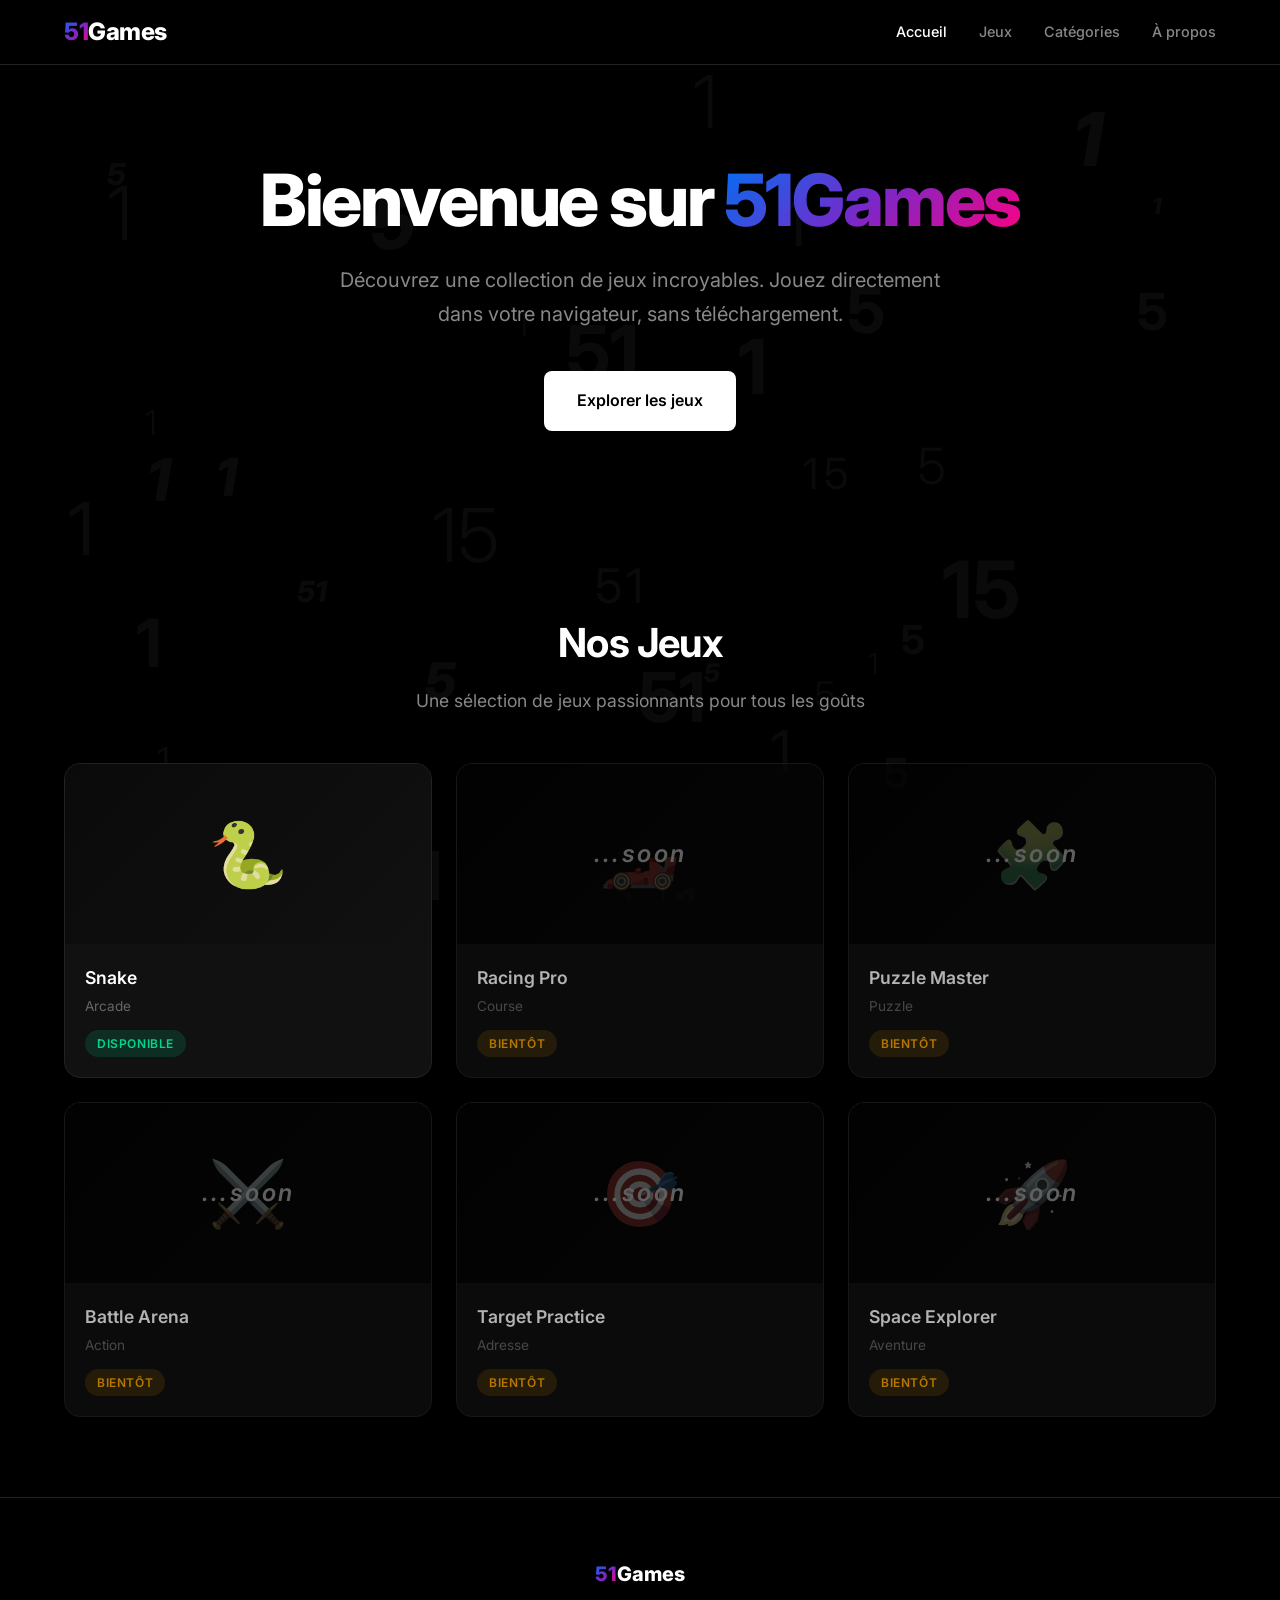
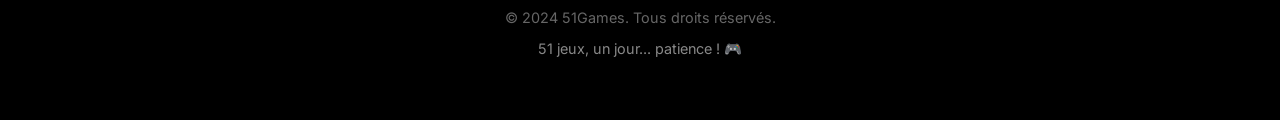
==== index.html @ 7ed33224 "Create 51Games website with Vercel-inspired design and Snake game Co-authored-by: ZaherMadi <1144789" ====
<!DOCTYPE html>
<html lang="fr">
<head>
    <meta charset="UTF-8">
    <meta name="viewport" content="width=device-width, initial-scale=1.0">
    <title>51Games - Votre portail de jeux en ligne</title>
    <link rel="stylesheet" href="css/style.css">
    <link rel="preconnect" href="https://fonts.googleapis.com">
    <link rel="preconnect" href="https://fonts.gstatic.com" crossorigin>
    <link href="https://fonts.googleapis.com/css2?family=Inter:wght@300;400;500;600;700;800&display=swap" rel="stylesheet">
</head>
<body>
    <!-- Floating 5s and 1s background -->
    <div class="floating-numbers" id="floatingNumbers"></div>
    
    <!-- Header -->
    <header class="header">
        <div class="container">
            <div class="logo">
                <span class="logo-51">51</span><span class="logo-games">Games</span>
            </div>
            <nav class="nav">
                <a href="#" class="nav-link active">Accueil</a>
                <a href="#games" class="nav-link">Jeux</a>
                <a href="#" class="nav-link">Catégories</a>
                <a href="#" class="nav-link">À propos</a>
            </nav>
        </div>
    </header>

    <!-- Hero Section -->
    <section class="hero">
        <div class="container">
            <h1 class="hero-title">
                Bienvenue sur <span class="gradient-text">51Games</span>
            </h1>
            <p class="hero-subtitle">
                Découvrez une collection de jeux incroyables. Jouez directement dans votre navigateur, sans téléchargement.
            </p>
            <a href="#games" class="cta-button">Explorer les jeux</a>
        </div>
    </section>

    <!-- Games Section -->
    <section class="games-section" id="games">
        <div class="container">
            <h2 class="section-title">Nos Jeux</h2>
            <p class="section-subtitle">Une sélection de jeux passionnants pour tous les goûts</p>
            
            <div class="games-grid">
                <!-- Game 1 - Available -->
                <div class="game-card available" onclick="openGame('snake')">
                    <div class="game-thumbnail">
                        <div class="game-icon">🐍</div>
                        <div class="play-overlay">
                            <span class="play-button">▶ Jouer</span>
                        </div>
                    </div>
                    <div class="game-info">
                        <h3 class="game-title">Snake</h3>
                        <p class="game-category">Arcade</p>
                        <span class="game-status available">Disponible</span>
                    </div>
                </div>

                <!-- Game 2 - Coming Soon -->
                <div class="game-card coming-soon">
                    <div class="game-thumbnail">
                        <div class="game-icon">🏎️</div>
                        <div class="soon-overlay">
                            <span class="soon-label">...soon</span>
                        </div>
                    </div>
                    <div class="game-info">
                        <h3 class="game-title">Racing Pro</h3>
                        <p class="game-category">Course</p>
                        <span class="game-status soon">Bientôt</span>
                    </div>
                </div>

                <!-- Game 3 - Coming Soon -->
                <div class="game-card coming-soon">
                    <div class="game-thumbnail">
                        <div class="game-icon">🧩</div>
                        <div class="soon-overlay">
                            <span class="soon-label">...soon</span>
                        </div>
                    </div>
                    <div class="game-info">
                        <h3 class="game-title">Puzzle Master</h3>
                        <p class="game-category">Puzzle</p>
                        <span class="game-status soon">Bientôt</span>
                    </div>
                </div>

                <!-- Game 4 - Coming Soon -->
                <div class="game-card coming-soon">
                    <div class="game-thumbnail">
                        <div class="game-icon">⚔️</div>
                        <div class="soon-overlay">
                            <span class="soon-label">...soon</span>
                        </div>
                    </div>
                    <div class="game-info">
                        <h3 class="game-title">Battle Arena</h3>
                        <p class="game-category">Action</p>
                        <span class="game-status soon">Bientôt</span>
                    </div>
                </div>

                <!-- Game 5 - Coming Soon -->
                <div class="game-card coming-soon">
                    <div class="game-thumbnail">
                        <div class="game-icon">🎯</div>
                        <div class="soon-overlay">
                            <span class="soon-label">...soon</span>
                        </div>
                    </div>
                    <div class="game-info">
                        <h3 class="game-title">Target Practice</h3>
                        <p class="game-category">Adresse</p>
                        <span class="game-status soon">Bientôt</span>
                    </div>
                </div>

                <!-- Game 6 - Coming Soon -->
                <div class="game-card coming-soon">
                    <div class="game-thumbnail">
                        <div class="game-icon">🚀</div>
                        <div class="soon-overlay">
                            <span class="soon-label">...soon</span>
                        </div>
                    </div>
                    <div class="game-info">
                        <h3 class="game-title">Space Explorer</h3>
                        <p class="game-category">Aventure</p>
                        <span class="game-status soon">Bientôt</span>
                    </div>
                </div>
            </div>
        </div>
    </section>

    <!-- Game Modal -->
    <div class="game-modal" id="gameModal">
        <div class="modal-content">
            <button class="close-modal" onclick="closeGame()">&times;</button>
            <div class="game-container" id="gameContainer">
                <!-- Game will be loaded here -->
            </div>
        </div>
    </div>

    <!-- Footer -->
    <footer class="footer">
        <div class="container">
            <div class="footer-content">
                <div class="footer-logo">
                    <span class="logo-51">51</span><span class="logo-games">Games</span>
                </div>
                <p class="footer-text">© 2024 51Games. Tous droits réservés.</p>
                <p class="footer-tagline">51 jeux, un jour... patience ! 🎮</p>
            </div>
        </div>
    </footer>

    <script src="js/floating.js"></script>
    <script src="js/game.js"></script>
</body>
</html>
---- css/style.css ----
/* ===== CSS Variables - Vercel-inspired colors ===== */
:root {
    --bg-primary: #000000;
    --bg-secondary: #0a0a0a;
    --bg-card: #111111;
    --bg-card-hover: #1a1a1a;
    --text-primary: #ffffff;
    --text-secondary: #888888;
    --text-muted: #666666;
    --accent-gradient: linear-gradient(135deg, #0070f3 0%, #7928ca 50%, #ff0080 100%);
    --accent-blue: #0070f3;
    --accent-purple: #7928ca;
    --accent-pink: #ff0080;
    --border-color: #222222;
    --success: #00d68f;
    --warning: #ffaa00;
    --font-family: 'Inter', -apple-system, BlinkMacSystemFont, 'Segoe UI', Roboto, sans-serif;
}

/* ===== Reset & Base ===== */
*, *::before, *::after {
    margin: 0;
    padding: 0;
    box-sizing: border-box;
}

html {
    scroll-behavior: smooth;
}

body {
    font-family: var(--font-family);
    background-color: var(--bg-primary);
    color: var(--text-primary);
    line-height: 1.6;
    overflow-x: hidden;
    min-height: 100vh;
}

.container {
    max-width: 1200px;
    margin: 0 auto;
    padding: 0 24px;
}

/* ===== Floating Numbers Background ===== */
.floating-numbers {
    position: fixed;
    top: 0;
    left: 0;
    width: 100%;
    height: 100%;
    pointer-events: none;
    z-index: 0;
    overflow: hidden;
}

.floating-number {
    position: absolute;
    font-family: var(--font-family);
    font-weight: 700;
    opacity: 0.04;
    color: var(--text-primary);
    user-select: none;
    pointer-events: none;
    transition: transform 0.3s ease-out, opacity 0.3s ease-out;
}

.floating-number.near-mouse {
    opacity: 0.15;
    transform: scale(1.2);
}

/* ===== Header ===== */
.header {
    position: fixed;
    top: 0;
    left: 0;
    right: 0;
    z-index: 100;
    background: rgba(0, 0, 0, 0.8);
    backdrop-filter: blur(10px);
    border-bottom: 1px solid var(--border-color);
}

.header .container {
    display: flex;
    align-items: center;
    justify-content: space-between;
    height: 64px;
}

.logo {
    font-size: 1.5rem;
    font-weight: 800;
    letter-spacing: -0.02em;
}

.logo-51 {
    background: var(--accent-gradient);
    -webkit-background-clip: text;
    -webkit-text-fill-color: transparent;
    background-clip: text;
}

.logo-games {
    color: var(--text-primary);
}

.nav {
    display: flex;
    gap: 32px;
}

.nav-link {
    color: var(--text-secondary);
    text-decoration: none;
    font-size: 0.9rem;
    font-weight: 500;
    transition: color 0.2s ease;
}

.nav-link:hover,
.nav-link.active {
    color: var(--text-primary);
}

/* ===== Hero Section ===== */
.hero {
    position: relative;
    padding: 160px 0 100px;
    text-align: center;
    z-index: 1;
}

.hero-title {
    font-size: clamp(2.5rem, 8vw, 4.5rem);
    font-weight: 800;
    letter-spacing: -0.03em;
    margin-bottom: 24px;
    line-height: 1.1;
}

.gradient-text {
    background: var(--accent-gradient);
    -webkit-background-clip: text;
    -webkit-text-fill-color: transparent;
    background-clip: text;
}

.hero-subtitle {
    font-size: 1.25rem;
    color: var(--text-secondary);
    max-width: 600px;
    margin: 0 auto 40px;
    line-height: 1.7;
}

.cta-button {
    display: inline-block;
    padding: 16px 32px;
    background: var(--text-primary);
    color: var(--bg-primary);
    text-decoration: none;
    font-weight: 600;
    font-size: 1rem;
    border-radius: 8px;
    transition: all 0.2s ease;
    border: 1px solid transparent;
}

.cta-button:hover {
    background: transparent;
    color: var(--text-primary);
    border-color: var(--text-primary);
    transform: translateY(-2px);
}

/* ===== Games Section ===== */
.games-section {
    position: relative;
    padding: 80px 0;
    z-index: 1;
}

.section-title {
    font-size: 2.5rem;
    font-weight: 700;
    text-align: center;
    margin-bottom: 12px;
    letter-spacing: -0.02em;
}

.section-subtitle {
    text-align: center;
    color: var(--text-secondary);
    margin-bottom: 48px;
    font-size: 1.1rem;
}

.games-grid {
    display: grid;
    grid-template-columns: repeat(auto-fill, minmax(280px, 1fr));
    gap: 24px;
}

/* ===== Game Card ===== */
.game-card {
    background: var(--bg-card);
    border-radius: 16px;
    overflow: hidden;
    border: 1px solid var(--border-color);
    transition: all 0.3s ease;
    cursor: pointer;
}

.game-card.available:hover {
    transform: translateY(-8px);
    border-color: var(--accent-blue);
    box-shadow: 0 20px 40px rgba(0, 112, 243, 0.15);
}

.game-card.coming-soon {
    cursor: not-allowed;
    opacity: 0.7;
}

.game-card.coming-soon:hover {
    opacity: 0.85;
}

.game-thumbnail {
    position: relative;
    height: 180px;
    background: linear-gradient(135deg, var(--bg-secondary) 0%, var(--bg-card) 100%);
    display: flex;
    align-items: center;
    justify-content: center;
}

.game-icon {
    font-size: 4rem;
    filter: grayscale(0);
    transition: transform 0.3s ease;
}

.game-card.available:hover .game-icon {
    transform: scale(1.1);
}

.game-card.coming-soon .game-icon {
    filter: grayscale(0.5);
}

/* Play Overlay */
.play-overlay {
    position: absolute;
    top: 0;
    left: 0;
    right: 0;
    bottom: 0;
    background: rgba(0, 112, 243, 0.9);
    display: flex;
    align-items: center;
    justify-content: center;
    opacity: 0;
    transition: opacity 0.3s ease;
}

.game-card.available:hover .play-overlay {
    opacity: 1;
}

.play-button {
    color: white;
    font-weight: 600;
    font-size: 1.2rem;
    padding: 12px 24px;
    border: 2px solid white;
    border-radius: 50px;
    transition: all 0.2s ease;
}

.play-button:hover {
    background: white;
    color: var(--accent-blue);
}

/* Soon Overlay */
.soon-overlay {
    position: absolute;
    top: 0;
    left: 0;
    right: 0;
    bottom: 0;
    background: rgba(0, 0, 0, 0.6);
    display: flex;
    align-items: center;
    justify-content: center;
}

.soon-label {
    color: var(--text-secondary);
    font-size: 1.5rem;
    font-weight: 600;
    font-style: italic;
    letter-spacing: 0.1em;
}

/* Game Info */
.game-info {
    padding: 20px;
}

.game-title {
    font-size: 1.1rem;
    font-weight: 600;
    margin-bottom: 4px;
}

.game-category {
    color: var(--text-muted);
    font-size: 0.85rem;
    margin-bottom: 12px;
}

.game-status {
    display: inline-block;
    padding: 4px 12px;
    border-radius: 50px;
    font-size: 0.75rem;
    font-weight: 600;
    text-transform: uppercase;
    letter-spacing: 0.05em;
}

.game-status.available {
    background: rgba(0, 214, 143, 0.15);
    color: var(--success);
}

.game-status.soon {
    background: rgba(255, 170, 0, 0.15);
    color: var(--warning);
}

/* ===== Game Modal ===== */
.game-modal {
    position: fixed;
    top: 0;
    left: 0;
    right: 0;
    bottom: 0;
    background: rgba(0, 0, 0, 0.95);
    z-index: 1000;
    display: none;
    align-items: center;
    justify-content: center;
    padding: 20px;
}

.game-modal.active {
    display: flex;
}

.modal-content {
    position: relative;
    width: 100%;
    max-width: 800px;
    background: var(--bg-card);
    border-radius: 16px;
    border: 1px solid var(--border-color);
    overflow: hidden;
}

.close-modal {
    position: absolute;
    top: 16px;
    right: 16px;
    width: 40px;
    height: 40px;
    background: var(--bg-secondary);
    border: 1px solid var(--border-color);
    border-radius: 50%;
    color: var(--text-primary);
    font-size: 1.5rem;
    cursor: pointer;
    z-index: 10;
    transition: all 0.2s ease;
    display: flex;
    align-items: center;
    justify-content: center;
}

.close-modal:hover {
    background: var(--accent-pink);
    border-color: var(--accent-pink);
}

.game-container {
    width: 100%;
    aspect-ratio: 4/3;
    background: var(--bg-secondary);
}

/* Snake Game Styles */
#snakeCanvas {
    display: block;
    width: 100%;
    height: 100%;
}

.game-controls {
    padding: 16px;
    text-align: center;
    border-top: 1px solid var(--border-color);
}

.game-controls p {
    color: var(--text-secondary);
    font-size: 0.9rem;
}

.game-score {
    padding: 12px 16px;
    background: var(--bg-secondary);
    display: flex;
    justify-content: space-between;
    align-items: center;
    border-bottom: 1px solid var(--border-color);
}

.score-label {
    color: var(--text-secondary);
    font-size: 0.9rem;
}

.score-value {
    font-size: 1.5rem;
    font-weight: 700;
    background: var(--accent-gradient);
    -webkit-background-clip: text;
    -webkit-text-fill-color: transparent;
    background-clip: text;
}

/* ===== Footer ===== */
.footer {
    position: relative;
    padding: 60px 0;
    border-top: 1px solid var(--border-color);
    z-index: 1;
}

.footer-content {
    text-align: center;
}

.footer-logo {
    font-size: 1.25rem;
    font-weight: 800;
    margin-bottom: 16px;
}

.footer-text {
    color: var(--text-muted);
    font-size: 0.9rem;
    margin-bottom: 8px;
}

.footer-tagline {
    color: var(--text-secondary);
    font-size: 0.9rem;
}

/* ===== Responsive Design ===== */
@media (max-width: 768px) {
    .nav {
        display: none;
    }
    
    .hero {
        padding: 120px 0 60px;
    }
    
    .hero-title {
        font-size: 2.5rem;
    }
    
    .hero-subtitle {
        font-size: 1rem;
    }
    
    .games-grid {
        grid-template-columns: 1fr;
    }
    
    .section-title {
        font-size: 2rem;
    }
}

/* ===== Animations ===== */
@keyframes float {
    0%, 100% {
        transform: translateY(0) rotate(0deg);
    }
    25% {
        transform: translateY(-20px) rotate(5deg);
    }
    50% {
        transform: translateY(-10px) rotate(-3deg);
    }
    75% {
        transform: translateY(-25px) rotate(2deg);
    }
}

@keyframes pulse {
    0%, 100% {
        opacity: 0.04;
    }
    50% {
        opacity: 0.08;
    }
}

.floating-number {
    animation: float var(--float-duration, 20s) ease-in-out infinite,
               pulse var(--pulse-duration, 8s) ease-in-out infinite;
    animation-delay: var(--float-delay, 0s);
}
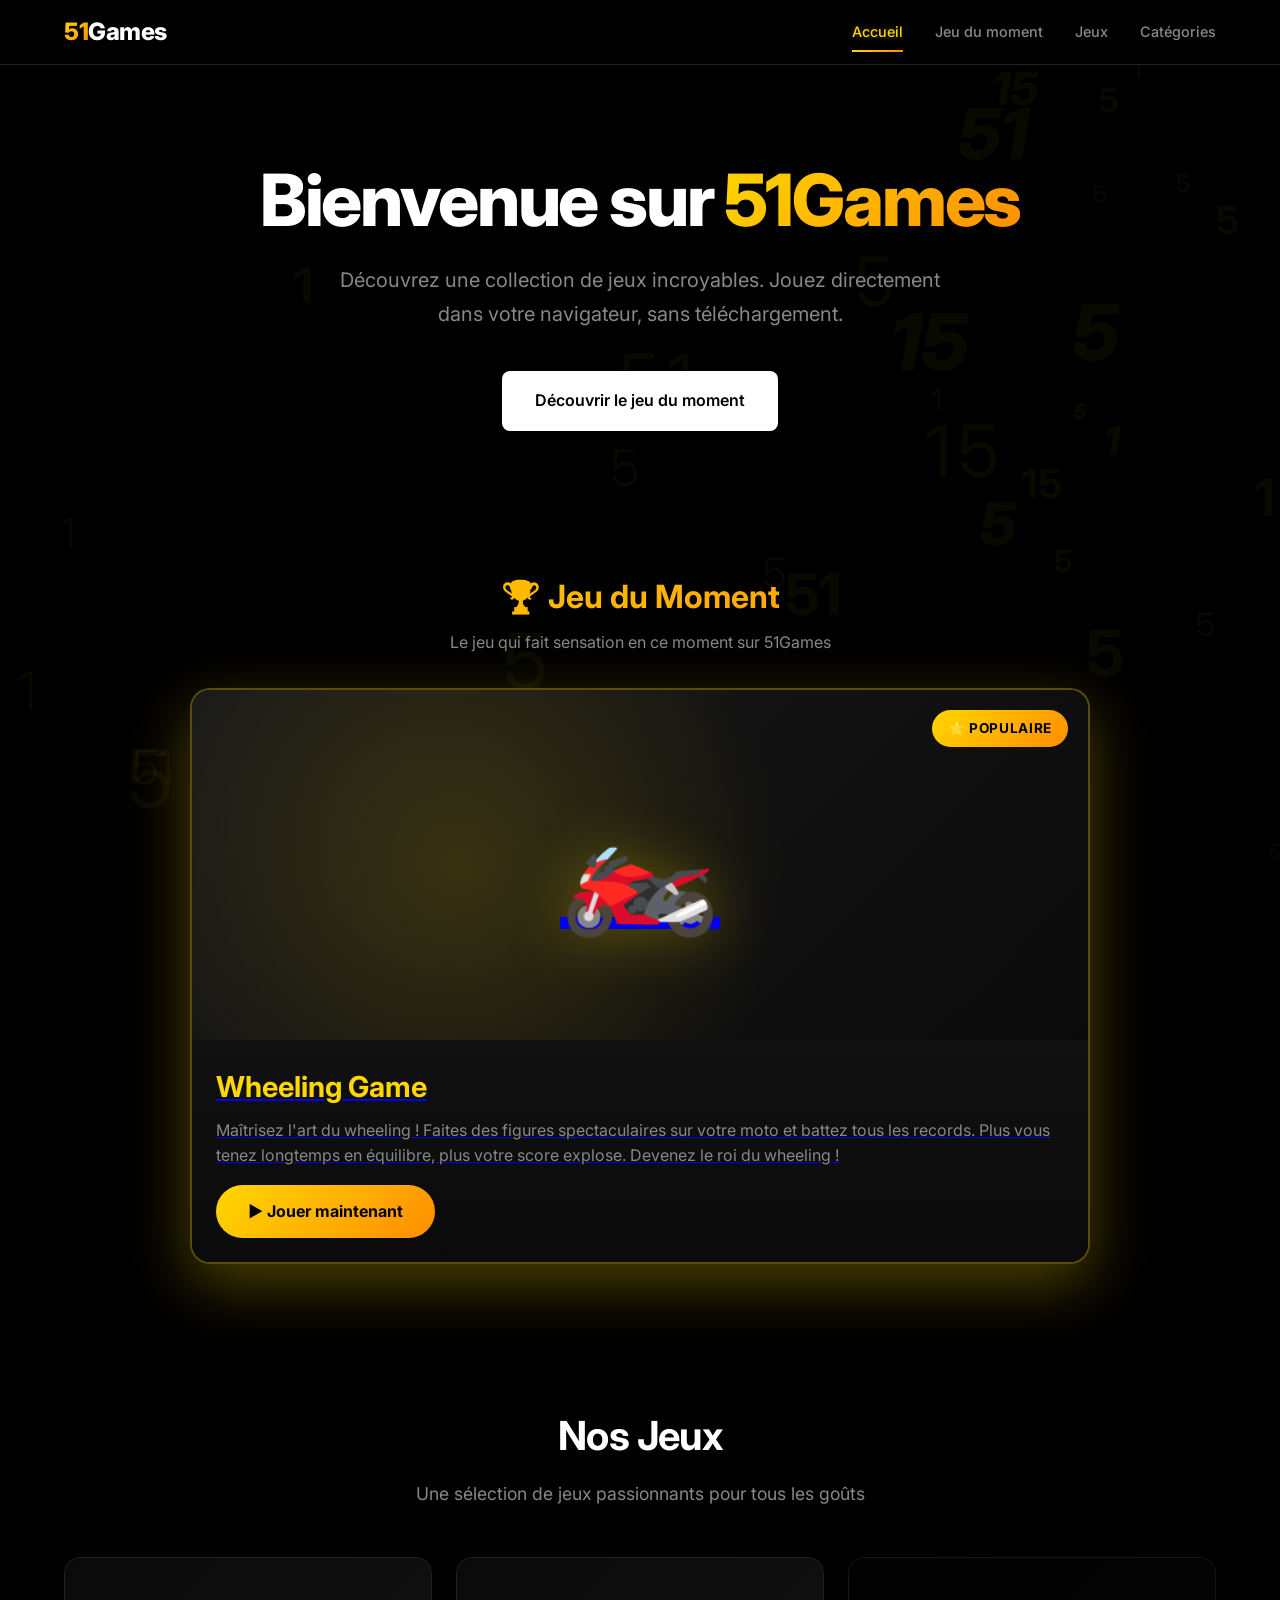
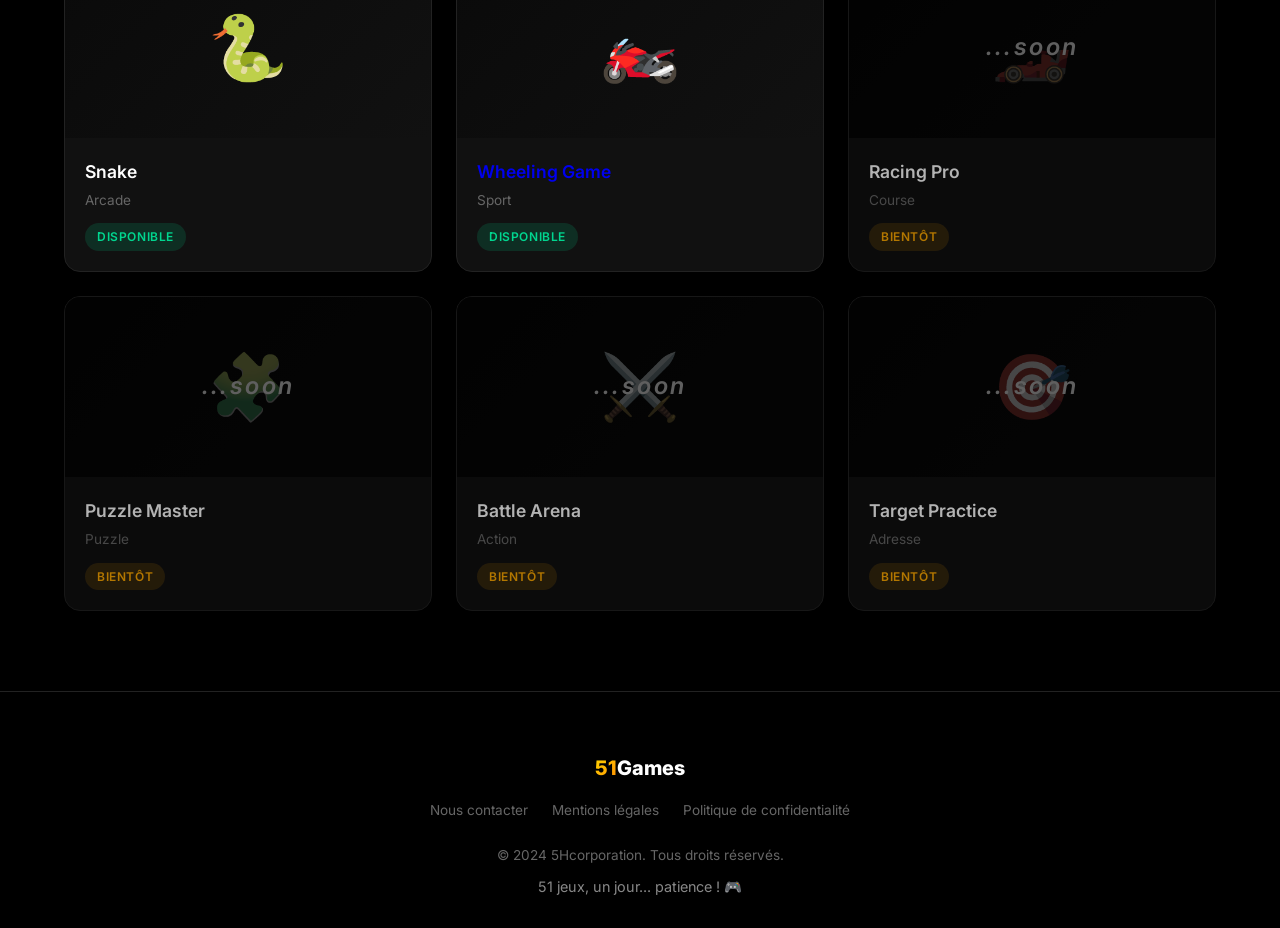
==== commit eca355fd: "Update to gold/black theme, add Wheeling Game, leaderboard, and legal pages Co-authored-by: ZaherMad" ====
--- a/index.html
+++ b/index.html
@@ -21,9 +21,9 @@
             </div>
             <nav class="nav">
                 <a href="#" class="nav-link active">Accueil</a>
+                <a href="#featured" class="nav-link">Jeu du moment</a>
                 <a href="#games" class="nav-link">Jeux</a>
                 <a href="#" class="nav-link">Catégories</a>
-                <a href="#" class="nav-link">À propos</a>
             </nav>
         </div>
     </header>
@@ -37,7 +37,32 @@
             <p class="hero-subtitle">
                 Découvrez une collection de jeux incroyables. Jouez directement dans votre navigateur, sans téléchargement.
             </p>
-            <a href="#games" class="cta-button">Explorer les jeux</a>
+            <a href="#featured" class="cta-button">Découvrir le jeu du moment</a>
+        </div>
+    </section>
+
+    <!-- Featured Game Section -->
+    <section class="featured-section" id="featured">
+        <div class="container">
+            <h2 class="featured-title">🏆 Jeu du Moment</h2>
+            <p class="featured-subtitle">Le jeu qui fait sensation en ce moment sur 51Games</p>
+            
+            <div class="featured-slider">
+                <a href="wheeling.html" class="featured-slide">
+                    <div class="featured-image">
+                        <span class="featured-badge">⭐ Populaire</span>
+                        <div class="featured-icon">🏍️</div>
+                    </div>
+                    <div class="featured-info">
+                        <h3 class="featured-game-title">Wheeling Game</h3>
+                        <p class="featured-game-desc">
+                            Maîtrisez l'art du wheeling ! Faites des figures spectaculaires sur votre moto et battez tous les records. 
+                            Plus vous tenez longtemps en équilibre, plus votre score explose. Devenez le roi du wheeling !
+                        </p>
+                        <span class="featured-cta">▶ Jouer maintenant</span>
+                    </div>
+                </a>
+            </div>
         </div>
     </section>
 
@@ -63,6 +88,21 @@
                     </div>
                 </div>
 
+                <!-- Wheeling Game - Available -->
+                <a href="wheeling.html" class="game-card available" style="text-decoration: none;">
+                    <div class="game-thumbnail">
+                        <div class="game-icon">🏍️</div>
+                        <div class="play-overlay">
+                            <span class="play-button">▶ Jouer</span>
+                        </div>
+                    </div>
+                    <div class="game-info">
+                        <h3 class="game-title">Wheeling Game</h3>
+                        <p class="game-category">Sport</p>
+                        <span class="game-status available">Disponible</span>
+                    </div>
+                </a>
+
                 <!-- Game 2 - Coming Soon -->
                 <div class="game-card coming-soon">
                     <div class="game-thumbnail">
@@ -119,21 +159,6 @@
                     <div class="game-info">
                         <h3 class="game-title">Target Practice</h3>
                         <p class="game-category">Adresse</p>
-                        <span class="game-status soon">Bientôt</span>
-                    </div>
-                </div>
-
-                <!-- Game 6 - Coming Soon -->
-                <div class="game-card coming-soon">
-                    <div class="game-thumbnail">
-                        <div class="game-icon">🚀</div>
-                        <div class="soon-overlay">
-                            <span class="soon-label">...soon</span>
-                        </div>
-                    </div>
-                    <div class="game-info">
-                        <h3 class="game-title">Space Explorer</h3>
-                        <p class="game-category">Aventure</p>
                         <span class="game-status soon">Bientôt</span>
                     </div>
                 </div>
@@ -158,7 +183,12 @@
                 <div class="footer-logo">
                     <span class="logo-51">51</span><span class="logo-games">Games</span>
                 </div>
-                <p class="footer-text">© 2024 51Games. Tous droits réservés.</p>
+                <div class="footer-links">
+                    <a href="contact.html" class="footer-link">Nous contacter</a>
+                    <a href="mentions-legales.html" class="footer-link">Mentions légales</a>
+                    <a href="politique-confidentialite.html" class="footer-link">Politique de confidentialité</a>
+                </div>
+                <p class="footer-text">© 2024 5Hcorporation. Tous droits réservés.</p>
                 <p class="footer-tagline">51 jeux, un jour... patience ! 🎮</p>
             </div>
         </div>
--- a/css/style.css
+++ b/css/style.css
@@ -1,4 +1,4 @@
-/* ===== CSS Variables - Vercel-inspired colors ===== */
+/* ===== CSS Variables - Gold & Black Theme ===== */
 :root {
     --bg-primary: #000000;
     --bg-secondary: #0a0a0a;
@@ -7,11 +7,13 @@
     --text-primary: #ffffff;
     --text-secondary: #888888;
     --text-muted: #666666;
-    --accent-gradient: linear-gradient(135deg, #0070f3 0%, #7928ca 50%, #ff0080 100%);
-    --accent-blue: #0070f3;
-    --accent-purple: #7928ca;
-    --accent-pink: #ff0080;
+    --accent-gradient: linear-gradient(135deg, #ffd700 0%, #ffb300 50%, #ff8c00 100%);
+    --accent-gold: #ffd700;
+    --accent-gold-dark: #b8860b;
+    --accent-gold-light: #ffe44d;
+    --gold-glow: rgba(255, 215, 0, 0.3);
     --border-color: #222222;
+    --border-gold: rgba(255, 215, 0, 0.3);
     --success: #00d68f;
     --warning: #ffaa00;
     --font-family: 'Inter', -apple-system, BlinkMacSystemFont, 'Segoe UI', Roboto, sans-serif;
@@ -81,6 +83,13 @@
     background: rgba(0, 0, 0, 0.8);
     backdrop-filter: blur(10px);
     border-bottom: 1px solid var(--border-color);
+    transition: all 0.3s ease;
+}
+
+.header:hover {
+    background: linear-gradient(90deg, rgba(0, 0, 0, 0.95) 0%, rgba(255, 215, 0, 0.1) 50%, rgba(0, 0, 0, 0.95) 100%);
+    border-bottom-color: var(--border-gold);
+    box-shadow: 0 4px 30px var(--gold-glow);
 }
 
 .header .container {
@@ -94,6 +103,11 @@
     font-size: 1.5rem;
     font-weight: 800;
     letter-spacing: -0.02em;
+    transition: all 0.3s ease;
+}
+
+.header:hover .logo {
+    text-shadow: 0 0 20px var(--gold-glow);
 }
 
 .logo-51 {
@@ -117,12 +131,31 @@
     text-decoration: none;
     font-size: 0.9rem;
     font-weight: 500;
-    transition: color 0.2s ease;
+    transition: all 0.3s ease;
+    position: relative;
+    padding: 8px 0;
+}
+
+.nav-link::after {
+    content: '';
+    position: absolute;
+    bottom: 0;
+    left: 0;
+    width: 0;
+    height: 2px;
+    background: var(--accent-gradient);
+    transition: width 0.3s ease;
+}
+
+.nav-link:hover::after,
+.nav-link.active::after {
+    width: 100%;
 }
 
 .nav-link:hover,
 .nav-link.active {
-    color: var(--text-primary);
+    color: var(--accent-gold);
+    text-shadow: 0 0 10px var(--gold-glow);
 }
 
 /* ===== Hero Section ===== */
@@ -216,8 +249,8 @@
 
 .game-card.available:hover {
     transform: translateY(-8px);
-    border-color: var(--accent-blue);
-    box-shadow: 0 20px 40px rgba(0, 112, 243, 0.15);
+    border-color: var(--accent-gold);
+    box-shadow: 0 20px 40px var(--gold-glow);
 }
 
 .game-card.coming-soon {
@@ -259,7 +292,7 @@
     left: 0;
     right: 0;
     bottom: 0;
-    background: rgba(0, 112, 243, 0.9);
+    background: linear-gradient(135deg, rgba(255, 215, 0, 0.9) 0%, rgba(184, 134, 11, 0.9) 100%);
     display: flex;
     align-items: center;
     justify-content: center;
@@ -272,18 +305,18 @@
 }
 
 .play-button {
-    color: white;
+    color: #000000;
     font-weight: 600;
     font-size: 1.2rem;
     padding: 12px 24px;
-    border: 2px solid white;
+    border: 2px solid #000000;
     border-radius: 50px;
     transition: all 0.2s ease;
 }
 
 .play-button:hover {
-    background: white;
-    color: var(--accent-blue);
+    background: #000000;
+    color: var(--accent-gold);
 }
 
 /* Soon Overlay */
@@ -393,8 +426,9 @@
 }
 
 .close-modal:hover {
-    background: var(--accent-pink);
-    border-color: var(--accent-pink);
+    background: var(--accent-gold);
+    border-color: var(--accent-gold);
+    color: #000000;
 }
 
 .game-container {
@@ -447,7 +481,7 @@
 /* ===== Footer ===== */
 .footer {
     position: relative;
-    padding: 60px 0;
+    padding: 60px 0 30px;
     border-top: 1px solid var(--border-color);
     z-index: 1;
 }
@@ -462,15 +496,359 @@
     margin-bottom: 16px;
 }
 
+.footer-links {
+    display: flex;
+    justify-content: center;
+    gap: 24px;
+    margin-bottom: 24px;
+    flex-wrap: wrap;
+}
+
+.footer-link {
+    color: var(--text-muted);
+    text-decoration: none;
+    font-size: 0.85rem;
+    transition: all 0.3s ease;
+}
+
+.footer-link:hover {
+    color: var(--accent-gold);
+}
+
 .footer-text {
     color: var(--text-muted);
+    font-size: 0.85rem;
+    margin-bottom: 8px;
+}
+
+.footer-tagline {
+    color: var(--text-secondary);
     font-size: 0.9rem;
+}
+
+/* ===== Featured Game Section ===== */
+.featured-section {
+    position: relative;
+    padding: 40px 0 60px;
+    z-index: 1;
+}
+
+.featured-title {
+    font-size: 2rem;
+    font-weight: 700;
+    text-align: center;
     margin-bottom: 8px;
-}
-
-.footer-tagline {
-    color: var(--text-secondary);
+    background: var(--accent-gradient);
+    -webkit-background-clip: text;
+    -webkit-text-fill-color: transparent;
+    background-clip: text;
+}
+
+.featured-subtitle {
+    text-align: center;
+    color: var(--text-secondary);
+    margin-bottom: 32px;
+    font-size: 1rem;
+}
+
+.featured-slider {
+    position: relative;
+    max-width: 900px;
+    margin: 0 auto;
+    border-radius: 20px;
+    overflow: hidden;
+    border: 2px solid var(--border-gold);
+    box-shadow: 0 20px 60px var(--gold-glow);
+    background: var(--bg-card);
+}
+
+.featured-slide {
+    display: flex;
+    flex-direction: column;
+    cursor: pointer;
+    transition: all 0.3s ease;
+}
+
+.featured-slide:hover {
+    transform: scale(1.01);
+}
+
+.featured-image {
+    width: 100%;
+    height: 350px;
+    background: linear-gradient(135deg, #1a1a1a 0%, #0a0a0a 100%);
+    display: flex;
+    align-items: center;
+    justify-content: center;
+    position: relative;
+    overflow: hidden;
+}
+
+.featured-image::before {
+    content: '';
+    position: absolute;
+    top: 0;
+    left: 0;
+    right: 0;
+    bottom: 0;
+    background: radial-gradient(circle at 30% 50%, var(--gold-glow) 0%, transparent 50%);
+    opacity: 0.5;
+}
+
+.featured-icon {
+    font-size: 8rem;
+    z-index: 1;
+    filter: drop-shadow(0 0 30px var(--gold-glow));
+}
+
+.featured-badge {
+    position: absolute;
+    top: 20px;
+    right: 20px;
+    background: var(--accent-gradient);
+    color: #000;
+    padding: 8px 16px;
+    border-radius: 50px;
+    font-weight: 700;
+    font-size: 0.85rem;
+    text-transform: uppercase;
+    letter-spacing: 0.05em;
+}
+
+.featured-info {
+    padding: 24px;
+    background: linear-gradient(180deg, var(--bg-card) 0%, var(--bg-secondary) 100%);
+}
+
+.featured-game-title {
+    font-size: 1.8rem;
+    font-weight: 700;
+    margin-bottom: 8px;
+    color: var(--accent-gold);
+}
+
+.featured-game-desc {
+    color: var(--text-secondary);
+    font-size: 1rem;
+    margin-bottom: 16px;
+    line-height: 1.6;
+}
+
+.featured-cta {
+    display: inline-block;
+    padding: 14px 32px;
+    background: var(--accent-gradient);
+    color: #000;
+    text-decoration: none;
+    font-weight: 700;
+    font-size: 1rem;
+    border-radius: 50px;
+    transition: all 0.3s ease;
+    border: none;
+    cursor: pointer;
+}
+
+.featured-cta:hover {
+    transform: translateY(-3px);
+    box-shadow: 0 10px 30px var(--gold-glow);
+}
+
+/* ===== Leaderboard Styles ===== */
+.leaderboard-section {
+    padding: 16px;
+    background: var(--bg-secondary);
+    border-top: 1px solid var(--border-color);
+}
+
+.leaderboard-title {
+    font-size: 1rem;
+    font-weight: 600;
+    color: var(--accent-gold);
+    margin-bottom: 12px;
+    display: flex;
+    align-items: center;
+    gap: 8px;
+}
+
+.leaderboard-list {
+    list-style: none;
+    max-height: 150px;
+    overflow-y: auto;
+}
+
+.leaderboard-item {
+    display: flex;
+    justify-content: space-between;
+    padding: 8px 12px;
+    background: var(--bg-card);
+    border-radius: 8px;
+    margin-bottom: 6px;
     font-size: 0.9rem;
+}
+
+.leaderboard-rank {
+    color: var(--accent-gold);
+    font-weight: 700;
+    min-width: 30px;
+}
+
+.leaderboard-name {
+    flex: 1;
+    color: var(--text-primary);
+}
+
+.leaderboard-score {
+    color: var(--text-secondary);
+    font-weight: 600;
+}
+
+.leaderboard-empty {
+    color: var(--text-muted);
+    font-size: 0.85rem;
+    text-align: center;
+    padding: 12px;
+}
+
+/* Gamertag Input */
+.gamertag-overlay {
+    position: absolute;
+    top: 0;
+    left: 0;
+    right: 0;
+    bottom: 0;
+    background: rgba(0, 0, 0, 0.9);
+    display: flex;
+    flex-direction: column;
+    align-items: center;
+    justify-content: center;
+    z-index: 10;
+}
+
+.gamertag-title {
+    font-size: 2rem;
+    font-weight: 700;
+    color: var(--accent-gold);
+    margin-bottom: 8px;
+}
+
+.gamertag-score {
+    font-size: 1.2rem;
+    color: var(--text-secondary);
+    margin-bottom: 24px;
+}
+
+.gamertag-input {
+    width: 250px;
+    padding: 14px 20px;
+    background: var(--bg-card);
+    border: 2px solid var(--border-gold);
+    border-radius: 50px;
+    color: var(--text-primary);
+    font-size: 1rem;
+    font-family: var(--font-family);
+    text-align: center;
+    outline: none;
+    transition: all 0.3s ease;
+}
+
+.gamertag-input:focus {
+    border-color: var(--accent-gold);
+    box-shadow: 0 0 20px var(--gold-glow);
+}
+
+.gamertag-input::placeholder {
+    color: var(--text-muted);
+}
+
+.gamertag-submit {
+    margin-top: 16px;
+    padding: 12px 32px;
+    background: var(--accent-gradient);
+    color: #000;
+    border: none;
+    border-radius: 50px;
+    font-size: 1rem;
+    font-weight: 600;
+    cursor: pointer;
+    transition: all 0.3s ease;
+}
+
+.gamertag-submit:hover {
+    transform: scale(1.05);
+    box-shadow: 0 5px 20px var(--gold-glow);
+}
+
+.gamertag-skip {
+    margin-top: 12px;
+    color: var(--text-muted);
+    background: none;
+    border: none;
+    cursor: pointer;
+    font-size: 0.9rem;
+    transition: color 0.3s ease;
+}
+
+.gamertag-skip:hover {
+    color: var(--text-secondary);
+}
+
+/* ===== Legal Pages ===== */
+.legal-page {
+    padding: 120px 0 60px;
+    min-height: 100vh;
+}
+
+.legal-content {
+    max-width: 800px;
+    margin: 0 auto;
+}
+
+.legal-title {
+    font-size: 2.5rem;
+    font-weight: 700;
+    margin-bottom: 32px;
+    background: var(--accent-gradient);
+    -webkit-background-clip: text;
+    -webkit-text-fill-color: transparent;
+    background-clip: text;
+}
+
+.legal-section {
+    margin-bottom: 32px;
+}
+
+.legal-section h2 {
+    font-size: 1.3rem;
+    font-weight: 600;
+    color: var(--accent-gold);
+    margin-bottom: 12px;
+}
+
+.legal-section p {
+    color: var(--text-secondary);
+    line-height: 1.8;
+    margin-bottom: 12px;
+}
+
+.legal-section ul {
+    color: var(--text-secondary);
+    padding-left: 24px;
+    line-height: 1.8;
+}
+
+.back-link {
+    display: inline-flex;
+    align-items: center;
+    gap: 8px;
+    color: var(--accent-gold);
+    text-decoration: none;
+    font-weight: 500;
+    margin-bottom: 32px;
+    transition: all 0.3s ease;
+}
+
+.back-link:hover {
+    transform: translateX(-5px);
 }
 
 /* ===== Responsive Design ===== */
@@ -498,6 +876,23 @@
     .section-title {
         font-size: 2rem;
     }
+    
+    .featured-image {
+        height: 200px;
+    }
+    
+    .featured-icon {
+        font-size: 5rem;
+    }
+    
+    .featured-game-title {
+        font-size: 1.4rem;
+    }
+    
+    .footer-links {
+        flex-direction: column;
+        gap: 12px;
+    }
 }
 
 /* ===== Animations ===== */
@@ -525,8 +920,32 @@
     }
 }
 
+@keyframes goldGlow {
+    0%, 100% {
+        box-shadow: 0 0 20px var(--gold-glow);
+    }
+    50% {
+        box-shadow: 0 0 40px var(--gold-glow), 0 0 60px rgba(255, 215, 0, 0.2);
+    }
+}
+
+@keyframes shimmer {
+    0% {
+        background-position: -200% center;
+    }
+    100% {
+        background-position: 200% center;
+    }
+}
+
 .floating-number {
     animation: float var(--float-duration, 20s) ease-in-out infinite,
                pulse var(--pulse-duration, 8s) ease-in-out infinite;
     animation-delay: var(--float-delay, 0s);
-}
+    color: var(--accent-gold);
+}
+
+.floating-number.near-mouse {
+    opacity: 0.2;
+    text-shadow: 0 0 10px var(--gold-glow);
+}
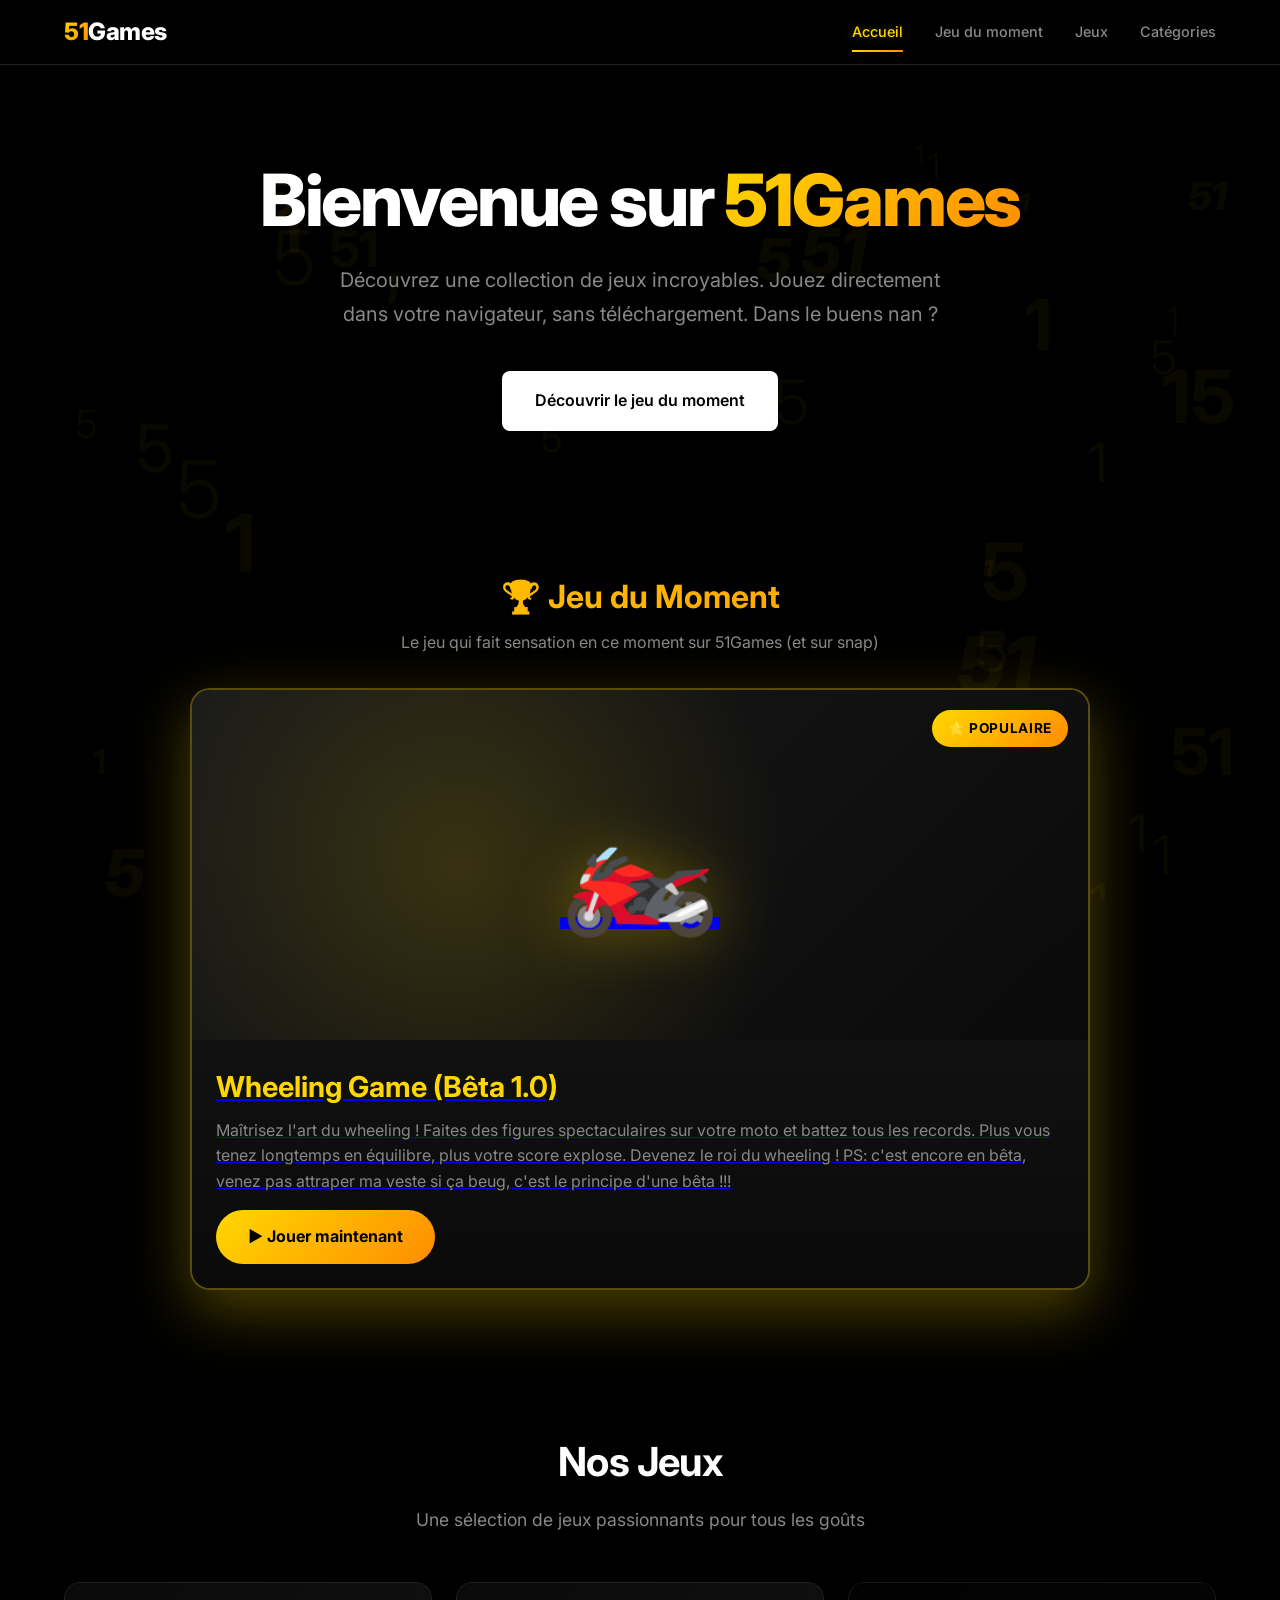
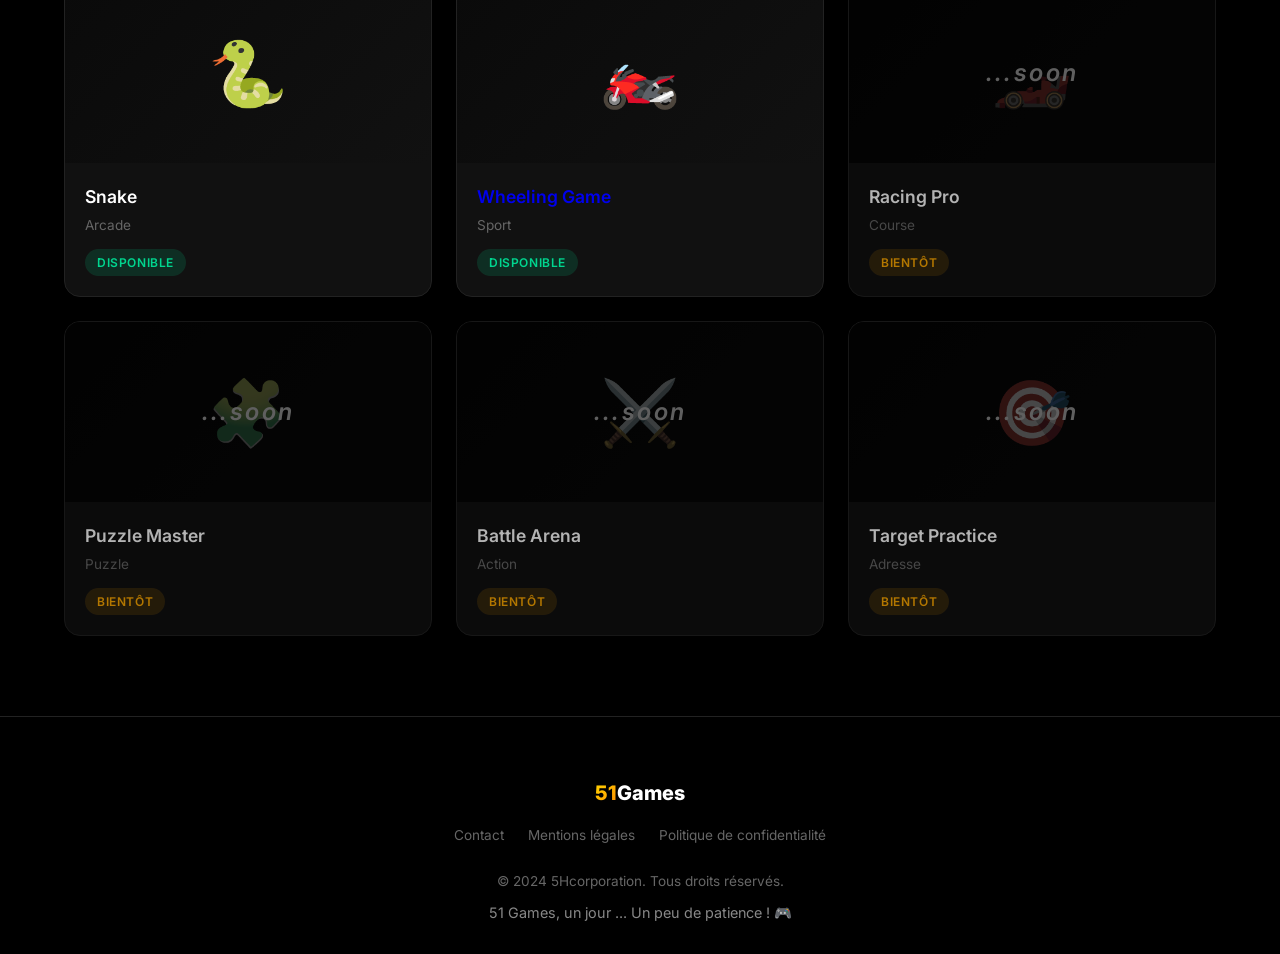
==== commit 9a23af41: "51Games Beta V1.0" ====
--- a/index.html
+++ b/index.html
@@ -3,7 +3,7 @@
 <head>
     <meta charset="UTF-8">
     <meta name="viewport" content="width=device-width, initial-scale=1.0">
-    <title>51Games - Votre portail de jeux en ligne</title>
+    <title>51Games - Jeux dans le bueno </title>
     <link rel="stylesheet" href="css/style.css">
     <link rel="preconnect" href="https://fonts.googleapis.com">
     <link rel="preconnect" href="https://fonts.gstatic.com" crossorigin>
@@ -35,7 +35,7 @@
                 Bienvenue sur <span class="gradient-text">51Games</span>
             </h1>
             <p class="hero-subtitle">
-                Découvrez une collection de jeux incroyables. Jouez directement dans votre navigateur, sans téléchargement.
+                Découvrez une collection de jeux incroyables. Jouez directement dans votre navigateur, sans téléchargement. Dans le buens nan ?
             </p>
             <a href="#featured" class="cta-button">Découvrir le jeu du moment</a>
         </div>
@@ -45,7 +45,7 @@
     <section class="featured-section" id="featured">
         <div class="container">
             <h2 class="featured-title">🏆 Jeu du Moment</h2>
-            <p class="featured-subtitle">Le jeu qui fait sensation en ce moment sur 51Games</p>
+            <p class="featured-subtitle">Le jeu qui fait sensation en ce moment sur 51Games (et sur snap) </p>
             
             <div class="featured-slider">
                 <a href="wheeling.html" class="featured-slide">
@@ -54,10 +54,11 @@
                         <div class="featured-icon">🏍️</div>
                     </div>
                     <div class="featured-info">
-                        <h3 class="featured-game-title">Wheeling Game</h3>
+                        <h3 class="featured-game-title">Wheeling Game (Bêta 1.0)</h3>
                         <p class="featured-game-desc">
                             Maîtrisez l'art du wheeling ! Faites des figures spectaculaires sur votre moto et battez tous les records. 
                             Plus vous tenez longtemps en équilibre, plus votre score explose. Devenez le roi du wheeling !
+                            PS: c'est encore en bêta, venez pas attraper ma veste si ça beug, c'est le principe d'une bêta !!!
                         </p>
                         <span class="featured-cta">▶ Jouer maintenant</span>
                     </div>
@@ -184,12 +185,12 @@
                     <span class="logo-51">51</span><span class="logo-games">Games</span>
                 </div>
                 <div class="footer-links">
-                    <a href="contact.html" class="footer-link">Nous contacter</a>
+                    <a href="contact.html" class="footer-link">Contact</a>
                     <a href="mentions-legales.html" class="footer-link">Mentions légales</a>
                     <a href="politique-confidentialite.html" class="footer-link">Politique de confidentialité</a>
                 </div>
                 <p class="footer-text">© 2024 5Hcorporation. Tous droits réservés.</p>
-                <p class="footer-tagline">51 jeux, un jour... patience ! 🎮</p>
+                <p class="footer-tagline">51 Games, un jour ... Un peu de patience ! 🎮</p>
             </div>
         </div>
     </footer>
